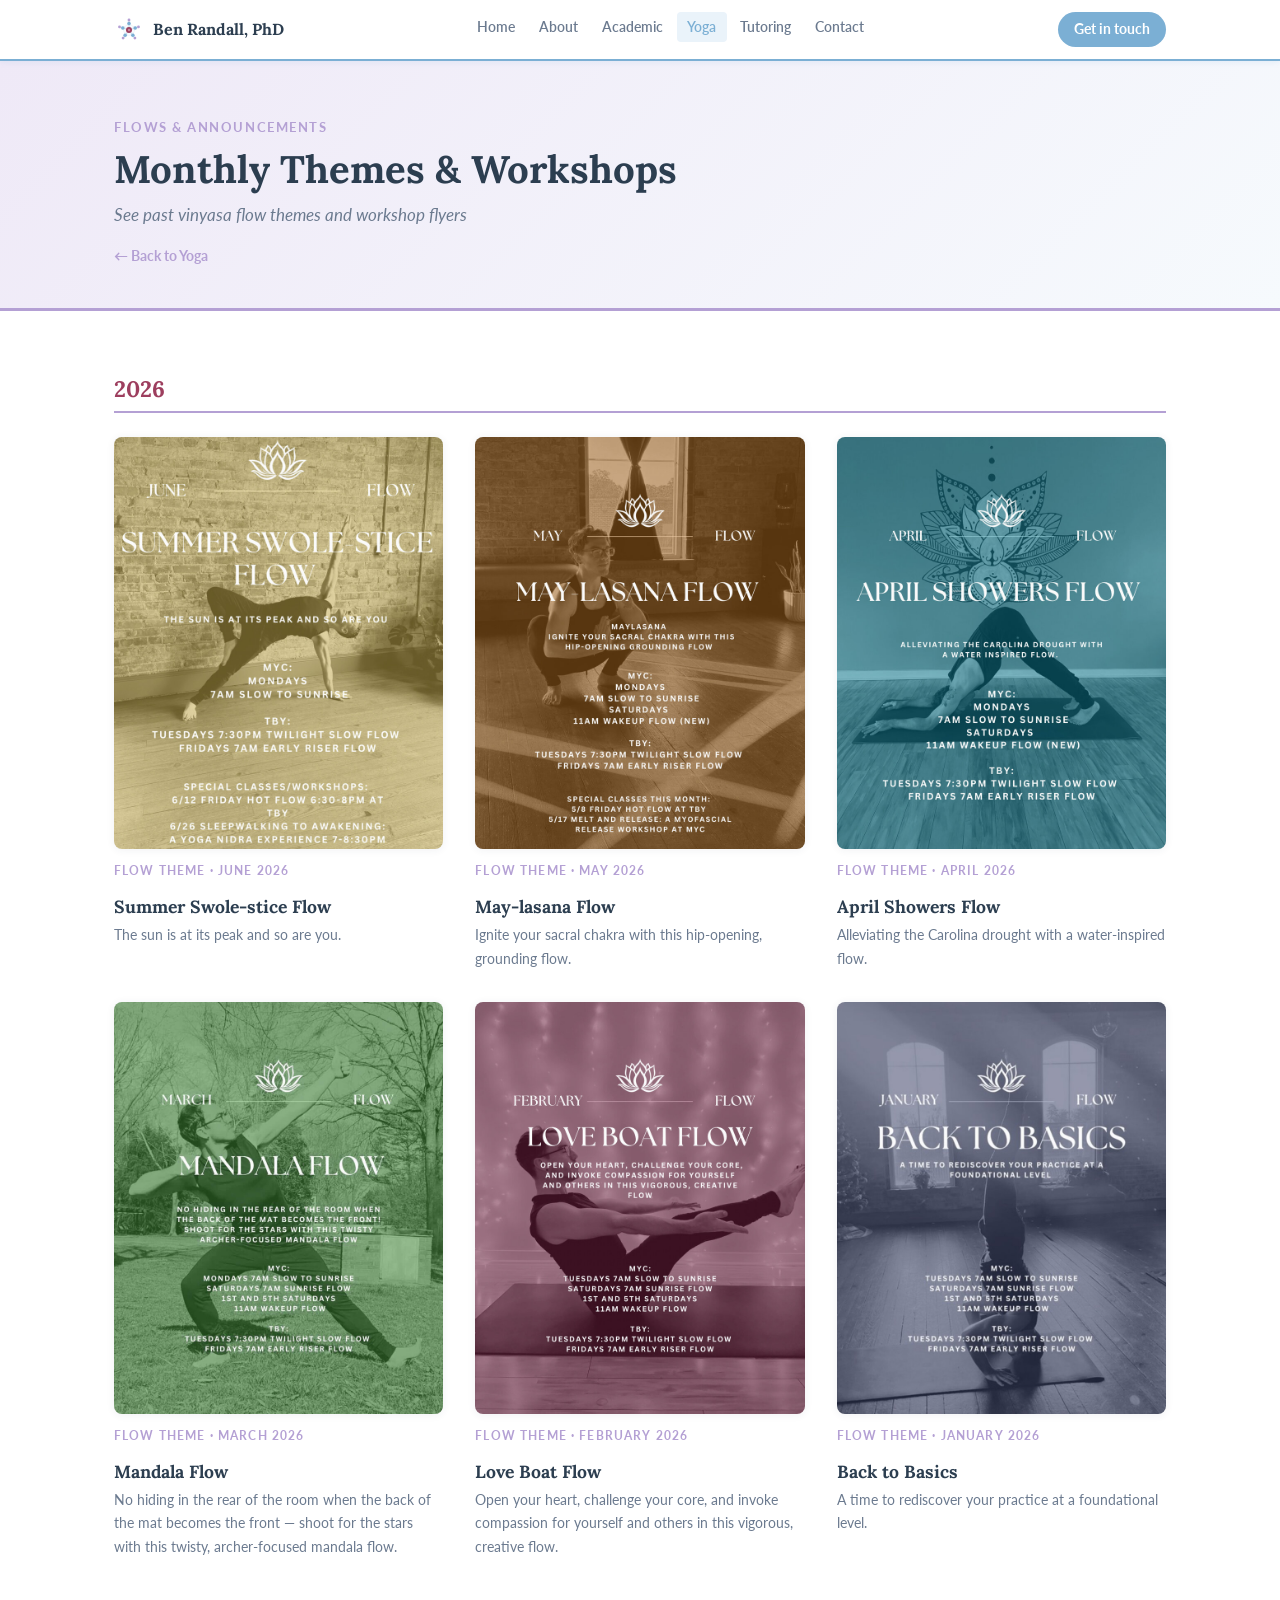
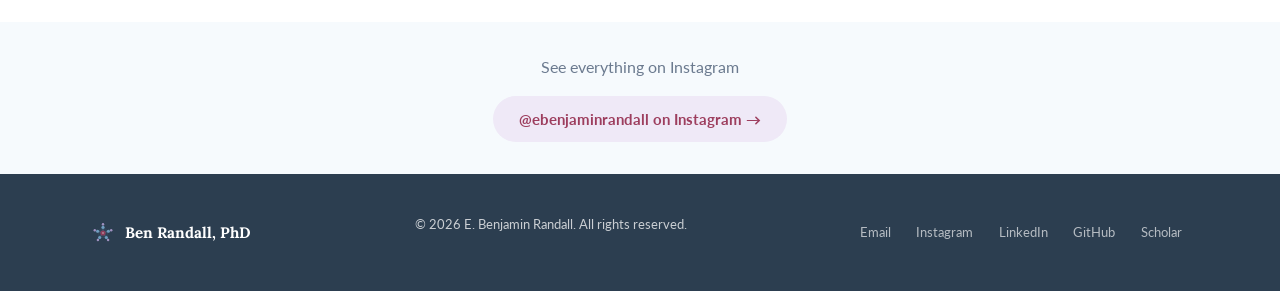
==== flow-themes.html @ 27d7cefd "Initial state" ====
<!DOCTYPE html>
<html lang="en">
<head>
  <meta charset="UTF-8">
  <meta name="viewport" content="width=device-width, initial-scale=1.0">
  <meta name="description" content="Monthly vinyasa flow themes and workshop announcements from Ben Randall, PhD, RYT 500.">
  <title>Flow Themes | Ben Randall, PhD</title>
  <link rel="preconnect" href="https://fonts.googleapis.com">
  <link rel="preconnect" href="https://fonts.gstatic.com" crossorigin>
  <link href="https://fonts.googleapis.com/css2?family=Lora:ital,wght@0,400;0,700;1,400&family=Lato:ital,wght@0,400;0,700;1,400&display=swap" rel="stylesheet">
  <link rel="stylesheet" href="styles.css">
  <style>
    /* Instagram embed overrides — keeps embeds from stretching weirdly */
    .ig-grid {
      display: grid;
      grid-template-columns: repeat(auto-fill, minmax(320px, 1fr));
      gap: 2rem;
      align-items: start;
    }
    .ig-entry { display: flex; flex-direction: column; gap: 0.75rem; }
    .ig-entry__meta { }
    .ig-entry__label {
      font-family: 'Lato', sans-serif;
      font-size: 0.72rem;
      font-weight: 700;
      letter-spacing: 0.1em;
      text-transform: uppercase;
      color: var(--lav);
    }
    .ig-entry__title {
      font-family: 'Lora', Georgia, serif;
      font-size: 1.1rem;
      font-weight: 700;
      color: var(--text);
      margin: 0.25rem 0 0.35rem;
    }
    .ig-entry__note {
      font-size: 0.88rem;
      color: var(--muted);
    }
    /* Year heading */
    .ig-year-heading {
      font-family: 'Lora', Georgia, serif;
      font-size: 1.4rem;
      color: var(--plum);
      margin: 0 0 1.5rem;
      padding-bottom: 0.5rem;
      border-bottom: 2px solid var(--lav);
    }
    .ig-year-heading:not(:first-child) {
      margin-top: 3rem;
    }
    /* Flyer image */
    .ig-entry__photo img {
      width: 100%;
      display: block;
      border-radius: 8px;
      box-shadow: 0 1px 8px rgba(44,62,80,0.07);
    }
    /* Placeholder card for empty slots */
    .ig-placeholder {
      background: var(--tint);
      border: 2px dashed rgba(180,160,212,0.4);
      border-radius: 10px;
      padding: 2.5rem 1.5rem;
      text-align: center;
      color: var(--muted);
      font-size: 0.9rem;
    }
    .ig-placeholder strong { display: block; font-family: 'Lora', Georgia, serif; font-size: 1rem; margin-bottom: 0.4rem; color: var(--text); }
    @media (max-width: 700px) { .ig-grid { grid-template-columns: 1fr; } }
  </style>
</head>
<body>

  <nav class="nav">
    <div class="nav__inner">
      <a href="index.html" class="nav__brand">
        <img src="assets/icon_ai_lotus.svg" alt="" class="nav__logo">
        <span class="nav__name">Ben Randall, PhD</span>
      </a>
      <ul class="nav__links">
        <li><a href="index.html">Home</a></li>
        <li><a href="about.html">About</a></li>
        <li><a href="academic.html">Academic</a></li>
        <li><a href="yoga.html" class="active">Yoga</a></li>
        <li><a href="tutoring.html">Tutoring</a></li>
        <li><a href="contact.html">Contact</a></li>
      </ul>
      <a href="contact.html" class="nav__cta">Get in touch</a>
    </div>
  </nav>

  <main>

    <div class="page-header page-header--lav">
      <div class="container">
        <p class="page-header__eyebrow">Flows &amp; Announcements</p>
        <h1 class="page-header__title">Monthly Themes &amp; Workshops</h1>
        <p class="page-header__sub">See past vinyasa flow themes and workshop flyers</p>
        <p style="margin-top:0.75rem;font-size:0.9rem;">
          <a href="yoga.html" style="color:var(--lav);font-weight:700;">&larr; Back to Yoga</a>
        </p>
      </div>
    </div>

    <!-- How to add posts — visible only to you as a comment, but here as a note too 
    <section class="section section--tint" style="padding:1.5rem 0;">
      <div class="container">
        <div style="background:var(--concept);border-radius:8px;padding:1rem 1.25rem;border-left:4px solid var(--blue);font-size:0.88rem;color:var(--muted);">
          <strong style="color:var(--text);">How to add a new post to this page:</strong>
          Save the flyer image into <code style="background:var(--white);padding:0.1rem 0.3rem;border-radius:3px;">assets/flow-themes/</code>,
          then copy a new <code style="background:var(--white);padding:0.1rem 0.3rem;border-radius:3px;">&lt;div class="ig-entry"&gt;</code>
          block below, above the existing entries. Update the image filename, label, title, and note. That is all.
          
        </div>
      </div>
    </section>
    Remove this box once you are comfortable with the process
    -->

    <section class="section">
      <div class="container">

        <!-- ═══════════════════════════════════════════════════════
             NEW YEAR? Copy this block above the 2026 heading:

             <h2 class="ig-year-heading">2027</h2>
             <div class="ig-grid">
               ...that year's entries...
             </div>
        ═══════════════════════════════════════════════════════ -->

        <h2 class="ig-year-heading">2026</h2>
        <div class="ig-grid">

          <!-- ═══════════════════════════════════════════════════════
               PASTE NEW ENTRIES AT THE TOP OF THIS GRID.
               Each entry looks like this:

               <div class="ig-entry">
                 <div class="ig-entry__photo">
                   <img src="assets/flow-themes/your-flyer.jpg" alt="Flyer description">
                 </div>
                 <div class="ig-entry__meta">
                   <p class="ig-entry__label">Flow Theme &middot; June 2026</p>
                   <h3 class="ig-entry__title">Your Theme Title</h3>
                   <p class="ig-entry__note">Optional note about this theme.</p>
                 </div>
               </div>
          ═══════════════════════════════════════════════════════ -->

          <!-- NEXT ENTRY (replace with your next flyer) 
          <div class="ig-entry">
            <div class="ig-placeholder">
              <strong>Drop your next flyer here</strong>
              Save the image to <code style="background:var(--white);padding:0.1rem 0.3rem;border-radius:3px;">assets/flow-themes/</code> and update this entry.
            </div>
          </div>
          -->

          <div class="ig-entry">
            <div class="ig-entry__photo">
              <img src="assets/flow-themes/2026-06-summer-swole-stice.jpg" alt="June Flow: Summer Swole-stice Flow flyer">
            </div>
            <div class="ig-entry__meta">
              <p class="ig-entry__label">Flow Theme &middot; June 2026</p>
              <h3 class="ig-entry__title">Summer Swole-stice Flow</h3>
              <p class="ig-entry__note">The sun is at its peak and so are you.</p>
            </div>
          </div>

          <div class="ig-entry">
            <div class="ig-entry__photo">
              <img src="assets/flow-themes/2026-05-may-lasana-flow.jpg" alt="May Flow: May-lasana Flow flyer">
            </div>
            <div class="ig-entry__meta">
              <p class="ig-entry__label">Flow Theme &middot; May 2026</p>
              <h3 class="ig-entry__title">May-lasana Flow</h3>
              <p class="ig-entry__note">Ignite your sacral chakra with this hip-opening, grounding flow.</p>
            </div>
          </div>

          <div class="ig-entry">
            <div class="ig-entry__photo">
              <img src="assets/flow-themes/2026-04-april-showers.jpg" alt="April Flow: April Showers Flow flyer">
            </div>
            <div class="ig-entry__meta">
              <p class="ig-entry__label">Flow Theme &middot; April 2026</p>
              <h3 class="ig-entry__title">April Showers Flow</h3>
              <p class="ig-entry__note">Alleviating the Carolina drought with a water-inspired flow.</p>
            </div>
          </div>

          <div class="ig-entry">
            <div class="ig-entry__photo">
              <img src="assets/flow-themes/2026-03-mandala-flow.jpg" alt="March Flow: Mandala Flow flyer">
            </div>
            <div class="ig-entry__meta">
              <p class="ig-entry__label">Flow Theme &middot; March 2026</p>
              <h3 class="ig-entry__title">Mandala Flow</h3>
              <p class="ig-entry__note">No hiding in the rear of the room when the back of the mat becomes the front &mdash; shoot for the stars with this twisty, archer-focused mandala flow.</p>
            </div>
          </div>

          <div class="ig-entry">
            <div class="ig-entry__photo">
              <img src="assets/flow-themes/2026-02-love-boat-flow.jpg" alt="February Flow: Love Boat Flow flyer">
            </div>
            <div class="ig-entry__meta">
              <p class="ig-entry__label">Flow Theme &middot; February 2026</p>
              <h3 class="ig-entry__title">Love Boat Flow</h3>
              <p class="ig-entry__note">Open your heart, challenge your core, and invoke compassion for yourself and others in this vigorous, creative flow.</p>
            </div>
          </div>

          <div class="ig-entry">
            <div class="ig-entry__photo">
              <img src="assets/flow-themes/2026-01-back-to-basics.jpg" alt="January Flow: Back to Basics flyer">
            </div>
            <div class="ig-entry__meta">
              <p class="ig-entry__label">Flow Theme &middot; January 2026</p>
              <h3 class="ig-entry__title">Back to Basics</h3>
              <p class="ig-entry__note">A time to rediscover your practice at a foundational level.</p>
            </div>
          </div>

        </div><!-- /ig-grid -->

      </div>
    </section>

    <!-- Link to full Instagram profile -->
    <section class="section section--tint" style="padding:2rem 0;text-align:center;">
      <div class="container">
        <p style="color:var(--muted);margin-bottom:1rem;">See everything on Instagram</p>
        <a href="https://www.instagram.com/ebenjaminrandall/" target="_blank" rel="noopener" class="btn btn--secondary">
          @ebenjaminrandall on Instagram &rarr;
        </a>
      </div>
    </section>

  </main>

  <footer class="footer">
    <div class="footer__inner">
      <a href="index.html" class="footer__brand">
        <img src="assets/icon_ai_lotus.svg" alt="" class="footer__logo">
        <span class="footer__name">Ben Randall, PhD</span>
      </a>
      <p class="footer__copy">&#169; 2026 E. Benjamin Randall. All rights reserved.</p>
      <nav class="footer__social" aria-label="Social links">
        <a href="mailto:ebenjaminrandall@gmail.com">Email</a>
        <a href="https://www.instagram.com/ebenjaminrandall/" target="_blank" rel="noopener">Instagram</a>
        <a href="https://www.linkedin.com/in/ebenjaminrandall/" target="_blank" rel="noopener">LinkedIn</a>
        <a href="https://github.com/ebenjaminrandall/" target="_blank" rel="noopener">GitHub</a>
        <a href="https://scholar.google.com/citations?user=M6UoraMAAAAJ" target="_blank" rel="noopener">Scholar</a>
      </nav>
    </div>
  </footer>

</body>
</html>
---- styles.css ----
/* ============================================================
   Ben Randall, PhD — Personal Website
   styles.css — shared across all pages
   Blue Lotus + Plum palette · Lora + Lato typography
   ============================================================ */

:root {
  --blue:    #7BAFD4;
  --lav:     #B4A0D4;
  --pink:    #F4C2C2;
  --plum:    #9D3E5E;
  --text:    #2C3E50;
  --muted:   #6B7A8F;
  --tint:    #F6FAFD;
  --white:   #ffffff;
  --concept: #EAF3FA;
  --practice:#EFE9F7;
  --aware:   #FCE9E9;
  color-scheme: light;
}

/* ── Reset ── */
*, *::before, *::after { box-sizing: border-box; margin: 0; padding: 0; }
html { font-size: 16px; scroll-behavior: smooth; }
body { font-family: 'Lato', Calibri, sans-serif; color: var(--text); background: var(--white); line-height: 1.65; }
img { max-width: 100%; display: block; }
a { color: var(--blue); text-decoration: none; }
a:hover { text-decoration: underline; }

/* ── Typography ── */
h1, h2, h3, h4 { font-family: 'Lora', Georgia, serif; color: var(--text); line-height: 1.25; }
h1 { font-size: 2.6rem; font-weight: 700; }
h2 { font-size: 1.9rem; font-weight: 700; }
h3 { font-size: 1.3rem; font-weight: 700; }
h4 { font-size: 1.05rem; font-weight: 700; }
p  { margin-bottom: 1rem; }
p:last-child { margin-bottom: 0; }
ul, ol { padding-left: 1.4rem; }
li { margin-bottom: 0.35rem; }

/* ── Layout ── */
.container { max-width: 1100px; margin: 0 auto; padding: 0 1.5rem; }
.section { padding: 4rem 0; }
.section--tint { background: var(--tint); }
.section--dark { background: var(--text); color: var(--white); }

/* ── Navigation ── */
.nav { position: sticky; top: 0; z-index: 100; background: var(--white); border-bottom: 2px solid var(--blue); box-shadow: 0 1px 6px rgba(123,175,212,0.15); }
.nav__inner { display: flex; align-items: center; justify-content: space-between; max-width: 1100px; margin: 0 auto; padding: 0.75rem 1.5rem; gap: 1rem; }
.nav__brand { display: flex; align-items: center; gap: 0.55rem; text-decoration: none; flex-shrink: 0; }
.nav__logo { width: 30px; height: 30px; }
.nav__name { font-family: 'Lora', Georgia, serif; font-size: 1rem; font-weight: 700; color: var(--text); white-space: nowrap; }
.nav__links { display: flex; align-items: center; gap: 0.2rem; list-style: none; padding: 0; flex-wrap: wrap; }
.nav__links a { font-family: 'Lato', sans-serif; font-size: 0.88rem; font-weight: 600; color: var(--muted); padding: 0.4rem 0.65rem; border-radius: 4px; transition: color 0.15s, background 0.15s; text-decoration: none; white-space: nowrap; }
.nav__links a:hover, .nav__links a.active { color: var(--blue); background: var(--concept); }
.nav__cta { font-family: 'Lato', sans-serif; font-size: 0.85rem; font-weight: 700; color: var(--white); background: var(--blue); padding: 0.4rem 1rem; border-radius: 20px; text-decoration: none; white-space: nowrap; transition: background 0.15s; }
.nav__cta:hover { background: var(--plum); text-decoration: none; }

/* ── Hero ── */
.hero { text-align: center; padding: 5rem 1.5rem 4rem; background: linear-gradient(160deg, var(--tint) 0%, var(--white) 60%); }
.hero__mark { width: 90px; height: 90px; margin: 0 auto 1.5rem; }
.hero__title { font-size: 3rem; font-weight: 700; margin-bottom: 0.5rem; }
.hero__tagline { font-family: 'Lato', sans-serif; font-size: 1.15rem; color: var(--muted); font-style: italic; margin-bottom: 1.5rem; letter-spacing: 0.04em; }
.hero__bio { max-width: 640px; margin: 0 auto 2rem; font-size: 1.05rem; color: var(--muted); }
.hero__actions { display: flex; gap: 1rem; justify-content: center; flex-wrap: wrap; }

/* ── Buttons ── */
.btn { display: inline-block; font-family: 'Lato', sans-serif; font-size: 0.95rem; font-weight: 700; padding: 0.65rem 1.6rem; border-radius: 24px; text-decoration: none; transition: background 0.15s, color 0.15s; }
.btn--primary   { background: var(--blue);  color: var(--white); }
.btn--primary:hover   { background: #5a9ac0; text-decoration: none; }
.btn--secondary { background: var(--practice); color: var(--plum); }
.btn--secondary:hover { background: var(--lav); color: var(--white); text-decoration: none; }
.btn--plum      { background: var(--plum);  color: var(--white); }
.btn--plum:hover      { background: #7a2f49; text-decoration: none; }
.btn--outline   { border: 2px solid var(--blue); color: var(--blue); background: transparent; }
.btn--outline:hover { background: var(--blue); color: var(--white); text-decoration: none; }

/* ── Pillar cards ── */
.pillars { display: grid; grid-template-columns: repeat(3, 1fr); gap: 1.5rem; }
.pillar-card { background: var(--white); border-radius: 10px; border-top: 5px solid var(--blue); padding: 1.75rem 1.5rem; box-shadow: 0 2px 12px rgba(44,62,80,0.08); display: flex; flex-direction: column; gap: 0.75rem; }
.pillar-card--lav   { border-top-color: var(--lav); }
.pillar-card--plum  { border-top-color: var(--plum); }
.pillar-card__icon  { font-size: 1.8rem; line-height: 1; display: block; align-self: center; }
.pillar-card__title { font-size: 1.2rem; }
.pillar-card__body  { color: var(--muted); font-size: 0.95rem; flex: 1; }
.pillar-card__link  { font-size: 0.9rem; font-weight: 700; color: var(--blue); }
.pillar-card--lav  .pillar-card__link { color: var(--lav); }
.pillar-card--plum .pillar-card__link { color: var(--plum); }

/* ── Page header ── */
.page-header { background: linear-gradient(135deg, var(--concept) 0%, var(--tint) 100%); padding: 3.5rem 1.5rem 2.5rem; border-bottom: 3px solid var(--blue); }
.page-header--lav  { background: linear-gradient(135deg, var(--practice) 0%, var(--tint) 100%); border-bottom-color: var(--lav); }
.page-header--plum { background: linear-gradient(135deg, var(--aware) 0%, var(--tint) 100%); border-bottom-color: var(--plum); }
.page-header__eyebrow { font-family: 'Lato', sans-serif; font-size: 0.8rem; font-weight: 700; letter-spacing: 0.12em; text-transform: uppercase; color: var(--blue); margin-bottom: 0.4rem; }
.page-header--lav  .page-header__eyebrow { color: var(--lav); }
.page-header--plum .page-header__eyebrow { color: var(--plum); }
.page-header__title { font-size: 2.4rem; margin-bottom: 0.5rem; }
.page-header__sub   { font-size: 1.05rem; color: var(--muted); font-style: italic; }

/* ── Prose ── */
.prose { max-width: 740px; }
.prose h2 { margin: 2rem 0 0.75rem; font-size: 1.5rem; }
.prose h3 { margin: 1.5rem 0 0.5rem; color: var(--blue); }
.prose p  { color: var(--muted); }
.label { display: inline-block; font-family: 'Lato', sans-serif; font-size: 0.72rem; font-weight: 700; letter-spacing: 0.1em; text-transform: uppercase; color: var(--blue); background: var(--concept); padding: 0.15rem 0.55rem; border-radius: 10px; margin-bottom: 0.4rem; }
.label--lav  { color: var(--lav);  background: var(--practice); }
.label--plum { color: var(--plum); background: var(--aware); }

/* ── Info cards ── */
.card-grid { display: grid; grid-template-columns: repeat(auto-fill, minmax(280px, 1fr)); gap: 1.25rem; }
.info-card { background: var(--white); border-radius: 8px; border-left: 4px solid var(--blue); padding: 1.25rem 1.25rem 1.25rem 1.35rem; box-shadow: 0 1px 8px rgba(44,62,80,0.07); }
.info-card--lav  { border-left-color: var(--lav); }
.info-card--plum { border-left-color: var(--plum); }
.info-card__title { font-size: 1rem; margin-bottom: 0.35rem; }
.info-card__body  { font-size: 0.92rem; color: var(--muted); }

/* ── Subject grid ── */
.subject-group { margin-bottom: 2.25rem; }
.subject-group__label { font-family: 'Lato', sans-serif; font-size: 0.75rem; font-weight: 700; letter-spacing: 0.12em; text-transform: uppercase; color: var(--blue); border-bottom: 2px solid var(--concept); padding-bottom: 0.4rem; margin-bottom: 0.8rem; }
.subject-list { display: flex; flex-wrap: wrap; gap: 0.5rem; list-style: none; padding: 0; }
.subject-list li { font-size: 0.88rem; background: var(--tint); color: var(--text); padding: 0.3rem 0.75rem; border-radius: 16px; border: 1px solid rgba(123,175,212,0.25); margin: 0; }

/* ── Schedule table ── */
.schedule-table { width: 100%; border-collapse: collapse; font-size: 0.92rem; }
.schedule-table th { font-family: 'Lato', sans-serif; font-size: 0.75rem; font-weight: 700; letter-spacing: 0.08em; text-transform: uppercase; color: var(--blue); border-bottom: 2px solid var(--blue); padding: 0.5rem 0.75rem; text-align: left; }
.schedule-table td { padding: 0.6rem 0.75rem; border-bottom: 1px solid rgba(123,175,212,0.15); color: var(--muted); }
.schedule-table tr:last-child td { border-bottom: none; }
.schedule-table td:first-child { font-weight: 700; color: var(--text); }

/* ── Workshop cards ── */
.workshop-grid { display: grid; grid-template-columns: repeat(auto-fill, minmax(300px, 1fr)); gap: 1.5rem; }
.workshop-card { background: var(--tint); border-radius: 10px; padding: 1.5rem; border-top: 4px solid var(--lav); box-shadow: 0 1px 8px rgba(44,62,80,0.07); }
.workshop-card__tag { font-size: 0.72rem; font-weight: 700; letter-spacing: 0.1em; text-transform: uppercase; color: var(--lav); margin-bottom: 0.5rem; }
.workshop-card__title { font-size: 1.1rem; margin-bottom: 0.5rem; }
.workshop-card__body  { font-size: 0.9rem; color: var(--muted); }

/* ── Module grid ── */
.module-grid { display: grid; grid-template-columns: repeat(2, 1fr); gap: 1.25rem; }
.module-card { background: var(--white); border-radius: 8px; padding: 1.25rem; box-shadow: 0 1px 8px rgba(44,62,80,0.07); border-top: 3px solid var(--blue); }
.module-card--lav  { border-top-color: var(--lav); }
.module-card--pink { border-top-color: var(--pink); }
.module-card--plum { border-top-color: var(--plum); }
.module-card__label { font-size: 0.72rem; font-weight: 700; letter-spacing: 0.1em; text-transform: uppercase; color: var(--blue); margin-bottom: 0.4rem; }
.module-card--lav  .module-card__label { color: var(--lav); }
.module-card--plum .module-card__label { color: var(--plum); }
.module-card__title { font-size: 1.05rem; margin-bottom: 0.5rem; }
.module-card__sections { font-size: 0.85rem; color: var(--muted); list-style: none; padding: 0; }
.module-card__sections li { padding: 0.15rem 0; }
.module-card__sections li::before { content: "-- "; color: var(--blue); }

/* ── Contact form ── */
.contact-form { max-width: 560px; }
.form-group { margin-bottom: 1.25rem; }
.form-group label { display: block; font-size: 0.85rem; font-weight: 700; color: var(--text); margin-bottom: 0.35rem; }
.form-group input, .form-group textarea { width: 100%; font-family: 'Lato', sans-serif; font-size: 0.95rem; color: var(--text); background: var(--tint); border: 1.5px solid rgba(123,175,212,0.35); border-radius: 6px; padding: 0.6rem 0.85rem; transition: border-color 0.15s; outline: none; }
.form-group input:focus, .form-group textarea:focus { border-color: var(--blue); background: var(--white); }
.form-group textarea { resize: vertical; min-height: 130px; }

/* ── Social links ── */
.social-links { display: flex; gap: 0.75rem; flex-wrap: wrap; }
.social-link { display: inline-flex; align-items: center; gap: 0.4rem; font-size: 0.88rem; font-weight: 700; color: var(--muted); background: var(--tint); border: 1px solid rgba(123,175,212,0.3); padding: 0.45rem 0.9rem; border-radius: 20px; text-decoration: none; transition: color 0.15s, border-color 0.15s, background 0.15s; }
.social-link:hover { color: var(--blue); border-color: var(--blue); background: var(--concept); text-decoration: none; }

/* ── Two-column ── */
.two-col { display: grid; grid-template-columns: 1fr 1fr; gap: 3rem; align-items: start; }
.two-col--wide { grid-template-columns: 3fr 2fr; }

/* ── Misc ── */
.divider { border: none; border-top: 1px solid rgba(123,175,212,0.2); margin: 2.5rem 0; }
.text-muted { color: var(--muted); }
.mt-1 { margin-top: 1rem; }
.mt-2 { margin-top: 1.5rem; }

/* ── Footer ── */
.footer { background: var(--text); color: rgba(255,255,255,0.75); padding: 2.5rem 1.5rem; }
.footer__inner { max-width: 1100px; margin: 0 auto; display: flex; align-items: center; justify-content: space-between; flex-wrap: wrap; gap: 1.25rem; }
.footer__brand { display: flex; align-items: center; gap: 0.55rem; text-decoration: none; }
.footer__logo { width: 26px; height: 26px; opacity: 0.85; }
.footer__name { font-family: 'Lora', Georgia, serif; font-size: 0.95rem; font-weight: 700; color: var(--white); }
.footer__copy { font-size: 0.8rem; }
.footer__social { display: flex; gap: 0.6rem; }
.footer__social a { font-size: 0.82rem; color: rgba(255,255,255,0.65); text-decoration: none; padding: 0.3rem 0.5rem; border-radius: 4px; transition: color 0.15s; }
.footer__social a:hover { color: var(--white); text-decoration: none; }

/* ── Responsive ── */
@media (max-width: 820px) {
  .pillars     { grid-template-columns: 1fr; }
  .module-grid { grid-template-columns: 1fr; }
  .two-col, .two-col--wide { grid-template-columns: 1fr; gap: 1.5rem; }
  h1 { font-size: 2rem; }
  .hero__title { font-size: 2.2rem; }
  .page-header__title { font-size: 1.9rem; }
}
@media (max-width: 600px) {
  .nav__links { display: none; }
  .nav__inner { padding: 0.6rem 1rem; }
  .hero { padding: 3rem 1rem 2.5rem; }
  .section { padding: 2.5rem 0; }
  .container { padding: 0 1rem; }
}

/* ── Career path ── */
.career-path { display: flex; align-items: flex-start; justify-content: space-between; gap: 0.5rem; margin: 1.5rem 0 0.5rem; }
.career-path__step { display: flex; flex-direction: column; align-items: center; text-align: center; gap: 0.6rem; flex: 1 1 0; min-width: 0; }
.career-path__icon { width: 60px; height: 60px; min-width: 60px; border-radius: 50%; display: flex; align-items: center; justify-content: center; box-shadow: 0 2px 10px rgba(44,62,80,0.12); }
.career-path__icon svg { width: 28px; height: 28px; }
.career-path__icon--blue { background: var(--blue); color: var(--white); }
.career-path__icon--lav  { background: var(--lav);  color: var(--white); }
.career-path__icon--pink { background: var(--pink); color: var(--plum); }
.career-path__icon--plum { background: var(--plum); color: var(--white); }
.career-path__title { font-family: 'Lora', Georgia, serif; font-size: 0.95rem; margin: 0; }
.career-path__sub   { font-size: 0.78rem; color: var(--muted); margin: 0; }
.career-path__arrow { display: flex; align-items: center; justify-content: center; flex: 0 0 auto; color: var(--stone, var(--muted)); padding-top: 18px; opacity: 0.6; }
.career-path__arrow svg { width: 22px; height: 22px; }

@media (max-width: 700px) {
  .career-path { flex-direction: column; align-items: stretch; gap: 1rem; }
  .career-path__step { flex-direction: row; text-align: left; justify-content: flex-start; gap: 1rem; }
  .career-path__sub { margin-top: 0.15rem; }
  .career-path__arrow { transform: rotate(90deg); padding: 0; align-self: center; }
}

/* ── Pet gallery ── */
.pet-card { background: var(--white); border-radius: 10px; overflow: hidden; box-shadow: 0 1px 8px rgba(44,62,80,0.07); display: flex; flex-direction: column; border-top: 4px solid var(--lav); }
.pet-card--blue { border-top-color: var(--blue); }
.pet-card--pink { border-top-color: var(--pink); }
.pet-card__photo { aspect-ratio: 4/3; background: var(--tint); border-bottom: 2px dashed rgba(123,175,212,0.35); display: flex; align-items: center; justify-content: center; text-align: center; color: var(--muted); font-size: 0.85rem; padding: 1rem; }
.pet-card__photo img { width: 100%; height: 100%; object-fit: cover; display: block; }
.pet-card__body { padding: 1rem 1.25rem 1.25rem; }
.pet-card__name { font-family: 'Lora', Georgia, serif; font-size: 1.05rem; margin: 0 0 0.35rem; }
.pet-card__bio  { font-size: 0.9rem; color: var(--muted); margin: 0; }
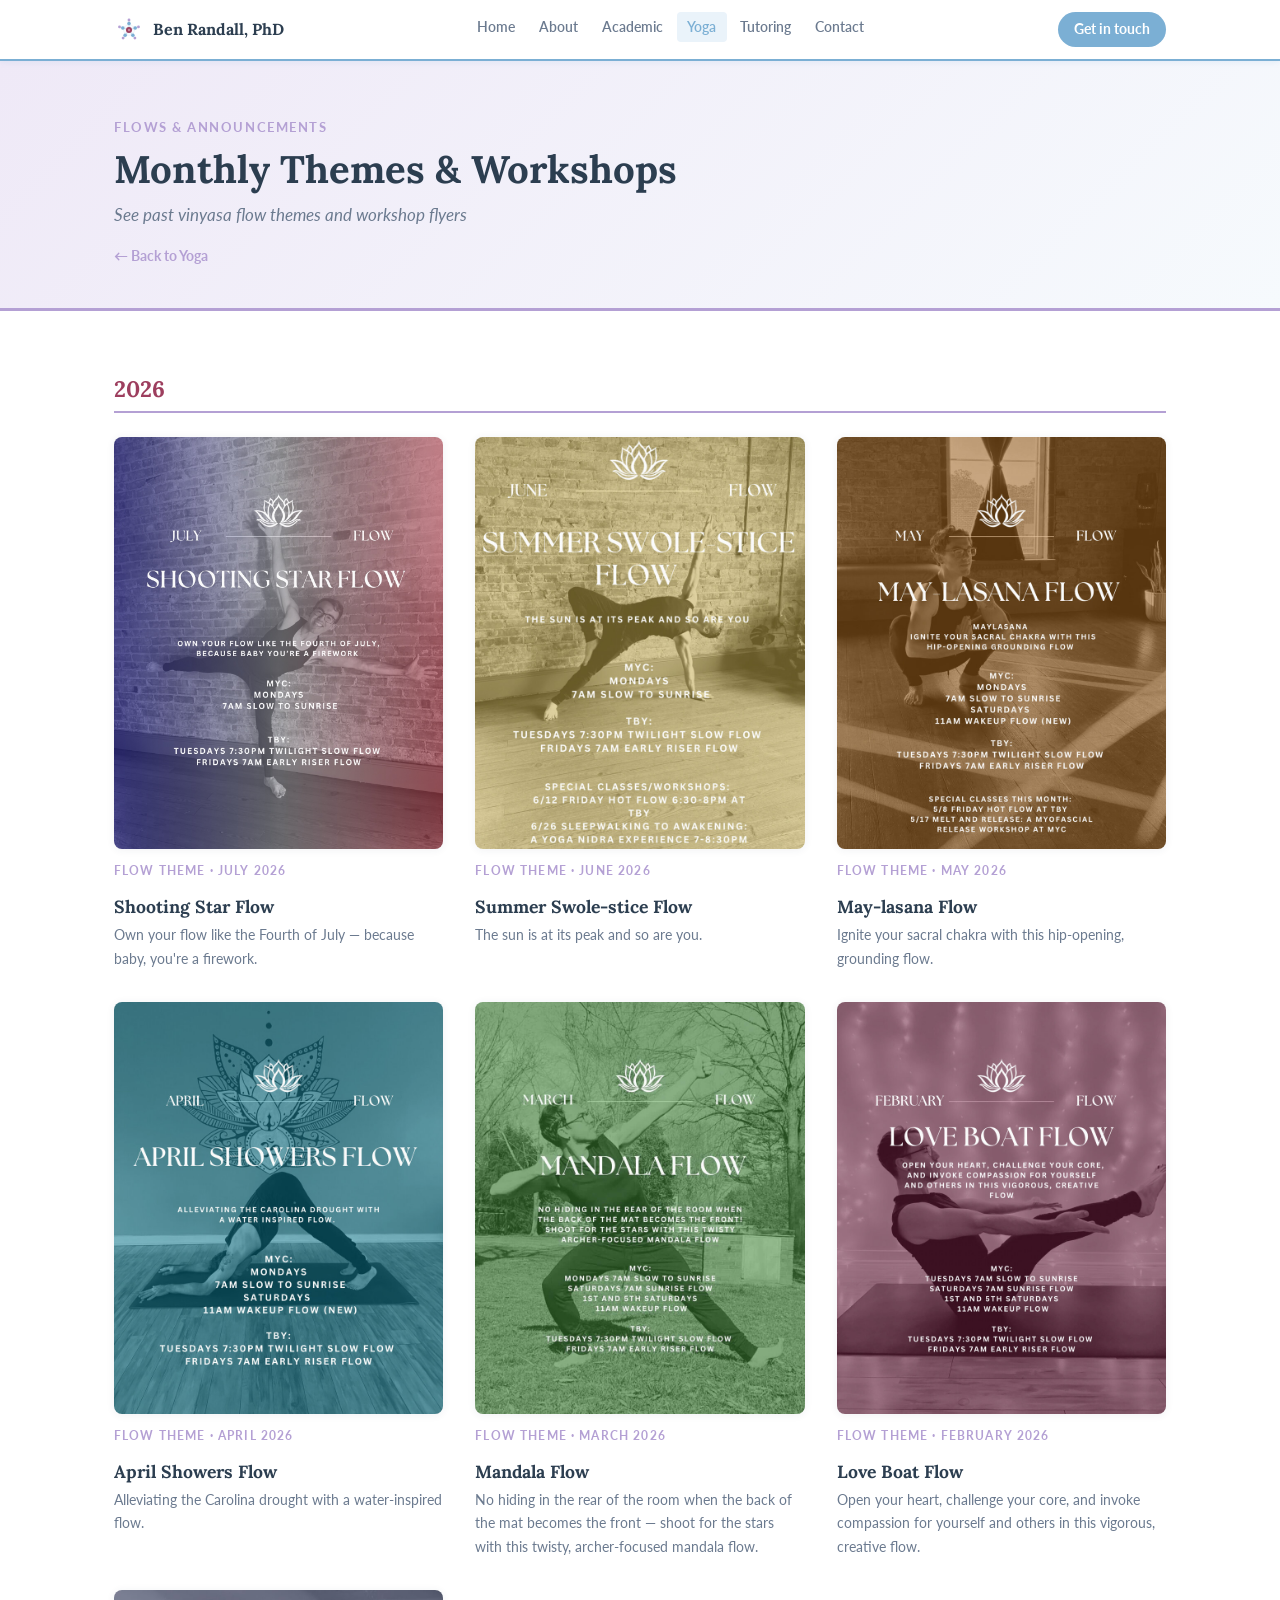
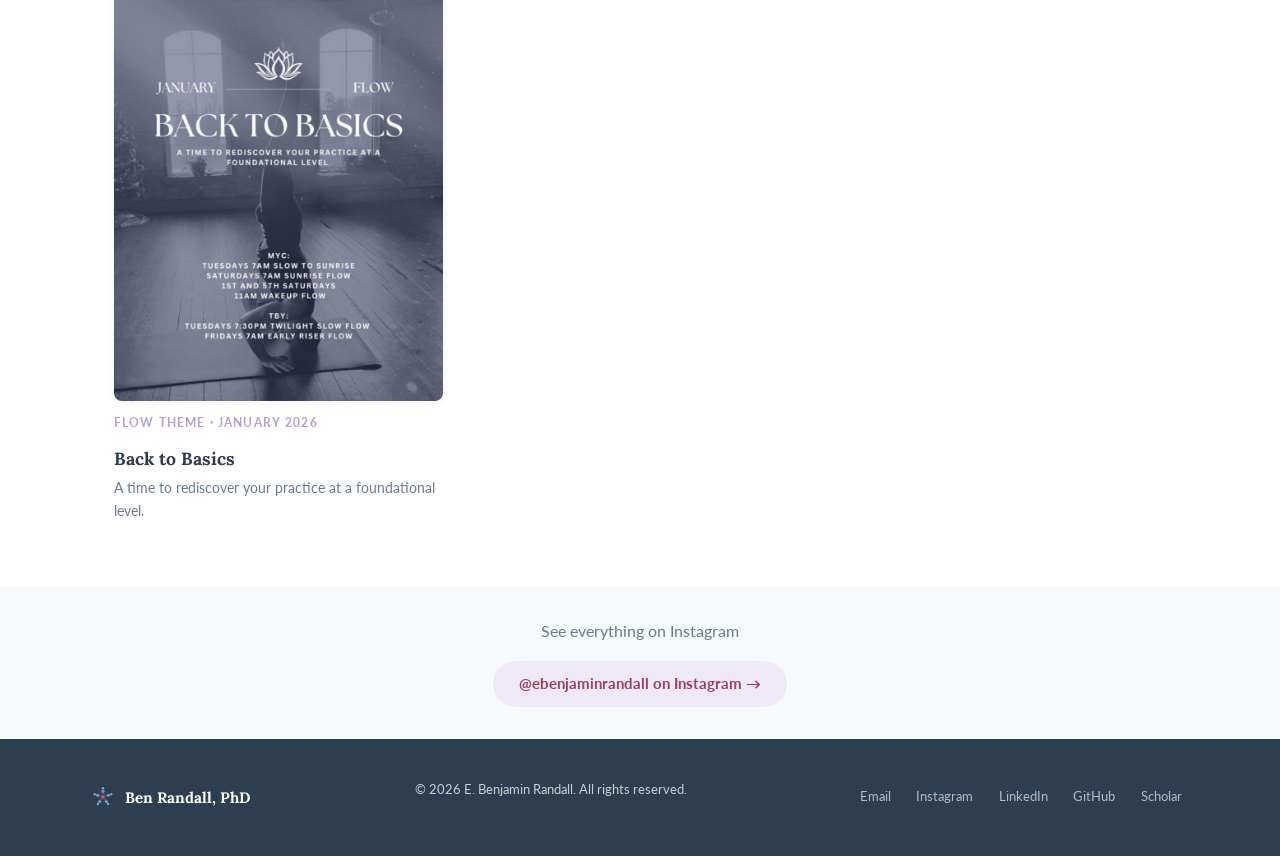
==== commit 149773d7: "Adding July flow theme" ====
--- a/flow-themes.html
+++ b/flow-themes.html
@@ -161,6 +161,17 @@
 
           <div class="ig-entry">
             <div class="ig-entry__photo">
+              <img src="assets/flow-themes/2026-07-shooting-star-flow.jpg" alt="July Flow: Shooting Star Flow flyer">
+            </div>
+            <div class="ig-entry__meta">
+              <p class="ig-entry__label">Flow Theme &middot; July 2026</p>
+              <h3 class="ig-entry__title">Shooting Star Flow</h3>
+              <p class="ig-entry__note">Own your flow like the Fourth of July &mdash; because baby, you're a firework.</p>
+            </div>
+          </div>
+
+          <div class="ig-entry">
+            <div class="ig-entry__photo">
               <img src="assets/flow-themes/2026-06-summer-swole-stice.jpg" alt="June Flow: Summer Swole-stice Flow flyer">
             </div>
             <div class="ig-entry__meta">
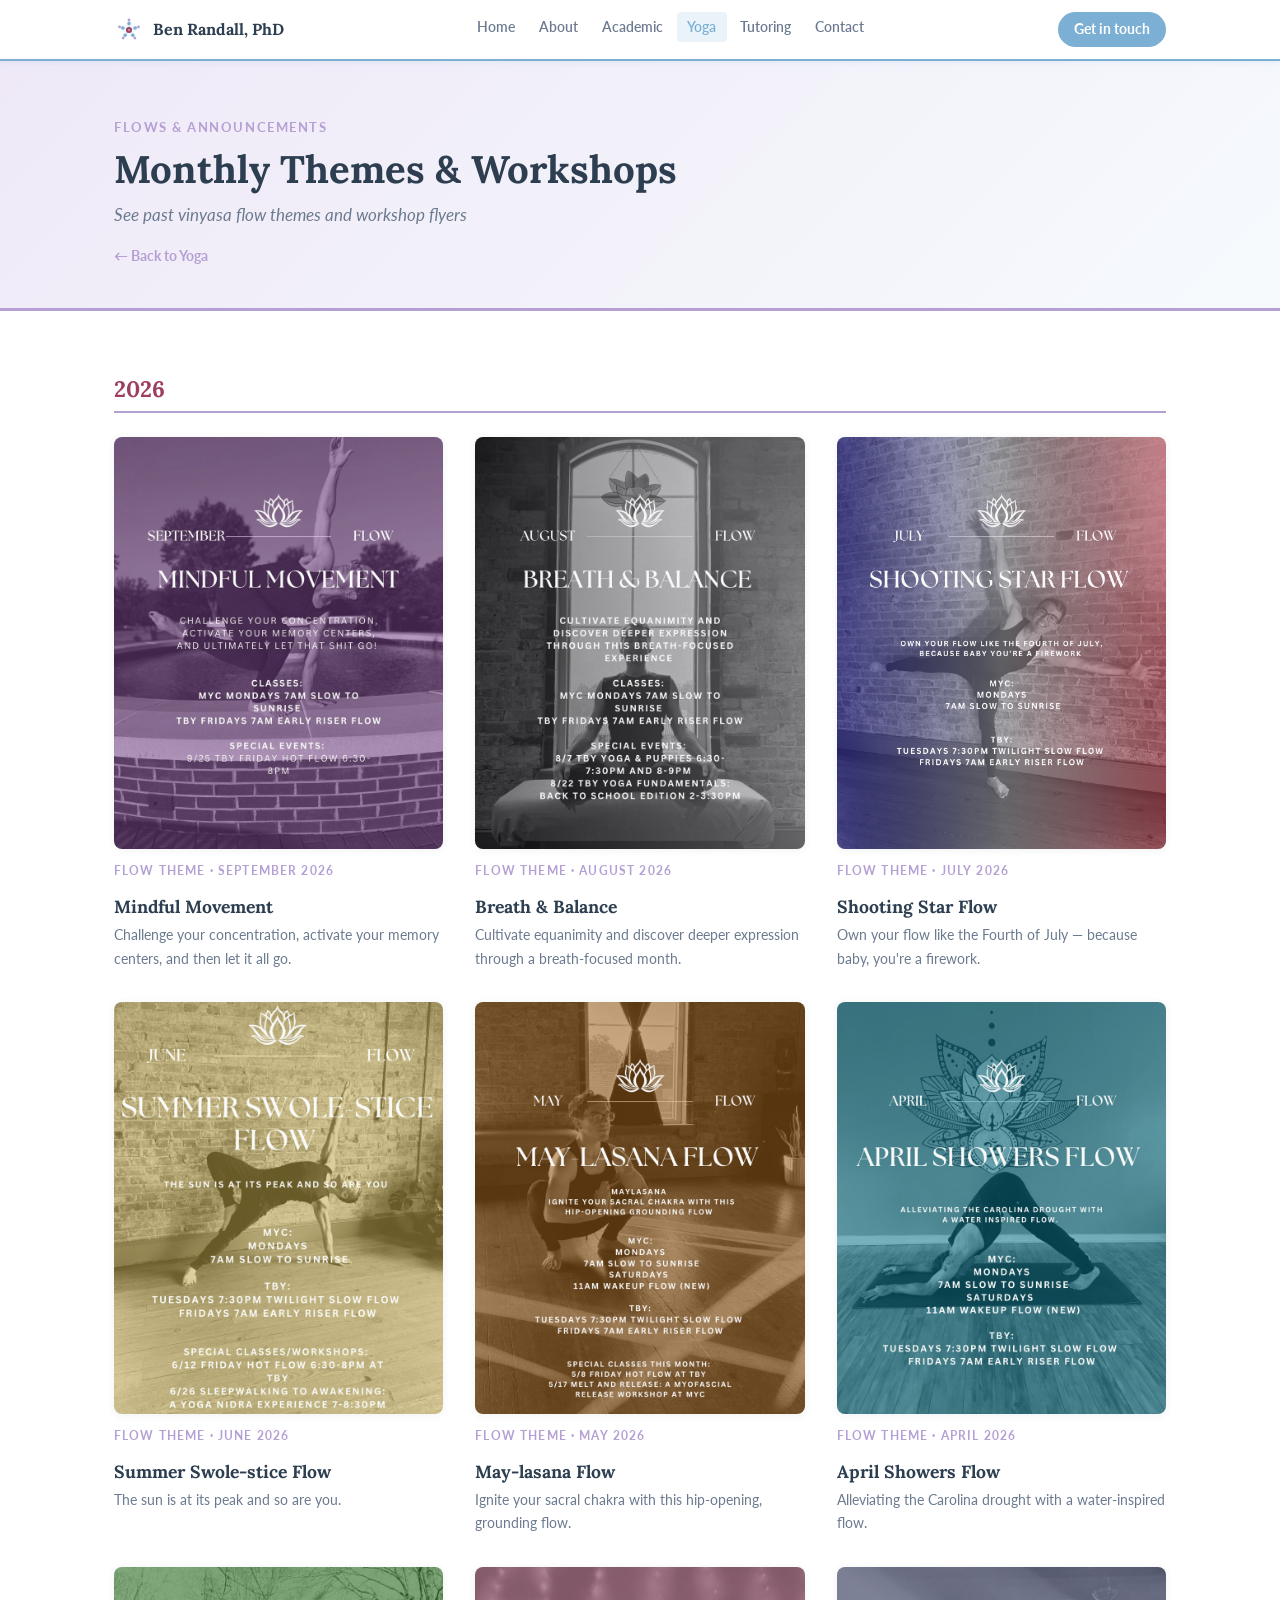
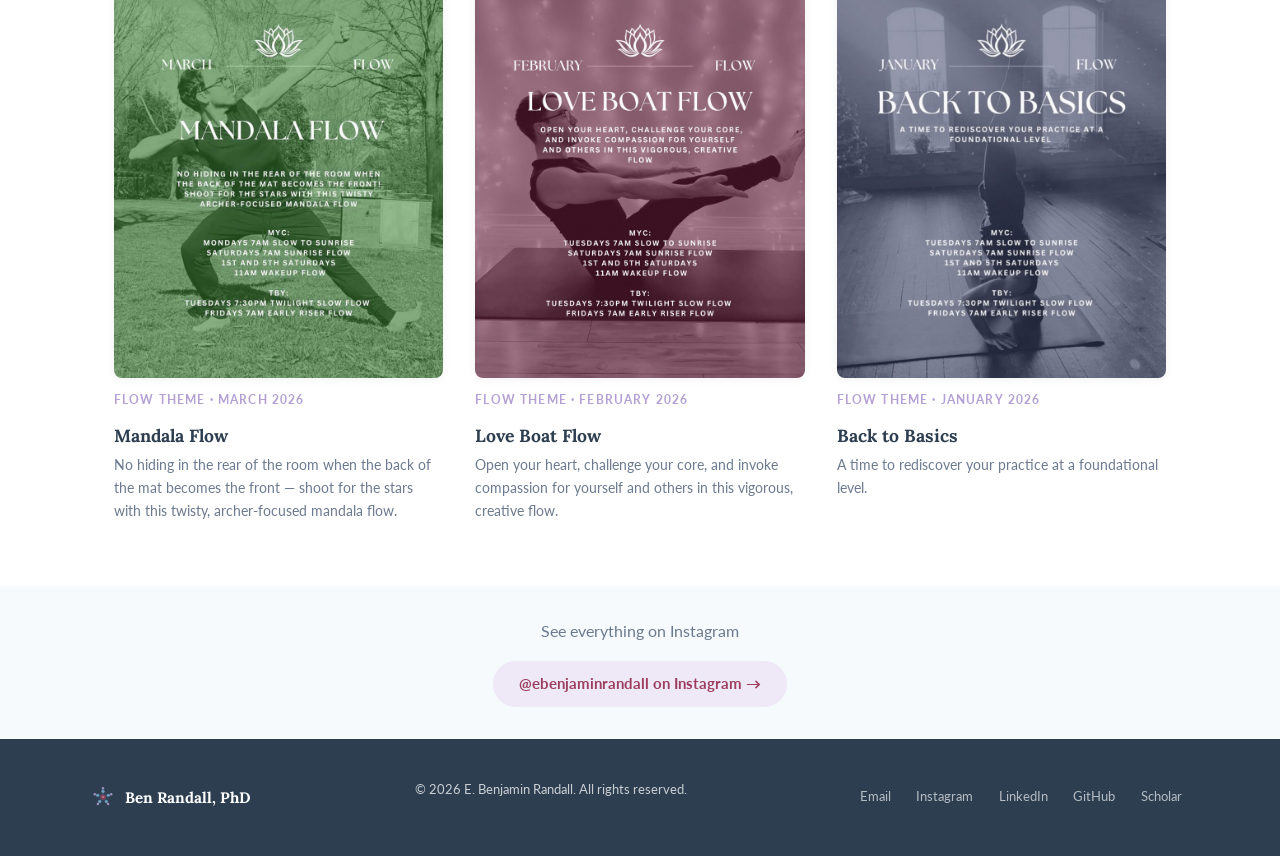
==== commit 712234c0: "Adding Aug and Sep flow themes" ====
--- a/flow-themes.html
+++ b/flow-themes.html
@@ -161,6 +161,28 @@
 
           <div class="ig-entry">
             <div class="ig-entry__photo">
+              <img src="assets/flow-themes/2026-09-mindful-movement.jpg" alt="September Flow: Mindful Movement flyer">
+            </div>
+            <div class="ig-entry__meta">
+              <p class="ig-entry__label">Flow Theme &middot; September 2026</p>
+              <h3 class="ig-entry__title">Mindful Movement</h3>
+              <p class="ig-entry__note">Challenge your concentration, activate your memory centers, and then let it all go.</p>
+            </div>
+          </div>
+
+          <div class="ig-entry">
+            <div class="ig-entry__photo">
+              <img src="assets/flow-themes/2026-08-breath-and-balance.jpg" alt="August Flow: Breath &amp; Balance flyer">
+            </div>
+            <div class="ig-entry__meta">
+              <p class="ig-entry__label">Flow Theme &middot; August 2026</p>
+              <h3 class="ig-entry__title">Breath &amp; Balance</h3>
+              <p class="ig-entry__note">Cultivate equanimity and discover deeper expression through a breath-focused month.</p>
+            </div>
+          </div>
+
+          <div class="ig-entry">
+            <div class="ig-entry__photo">
               <img src="assets/flow-themes/2026-07-shooting-star-flow.jpg" alt="July Flow: Shooting Star Flow flyer">
             </div>
             <div class="ig-entry__meta">
